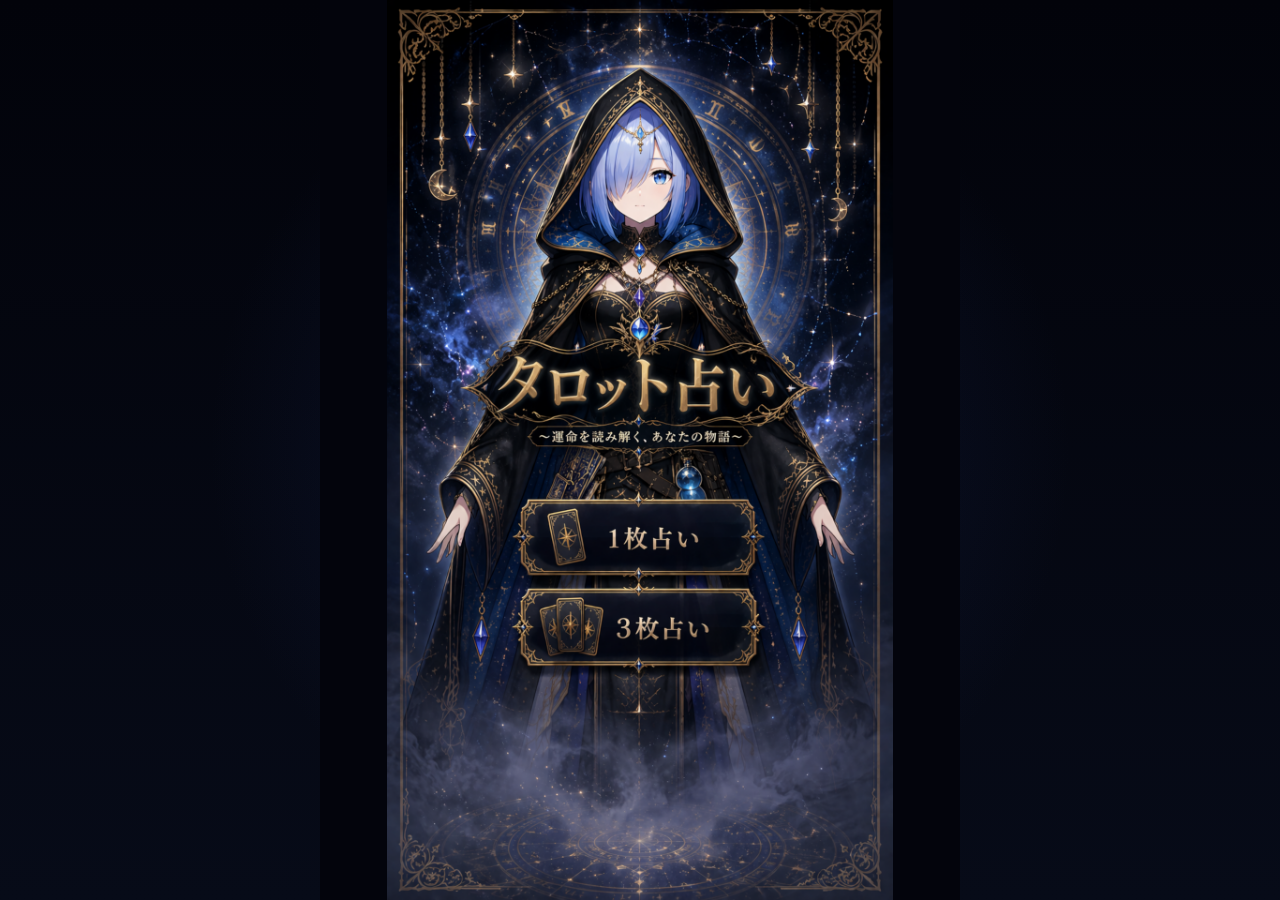
==== index.html @ f77fd42b "Add tarot web app files" ====
<!DOCTYPE html>
<html lang="ja">
<head>
  <meta charset="UTF-8" />
  <meta name="viewport" content="width=device-width, initial-scale=1.0" />
  <title>タロット占い</title>
  <link rel="stylesheet" href="./style.css" />
</head>
<body>
  <main class="app">
    <section class="screen title-screen">
      <img
        src="./assets/ui/title.png"
        alt="タロット占い"
        class="title-image"
      />

      <!-- 画像内の「1枚占い」ボタンに重ねる透明ボタン -->
      <button
        id="oneCardButton"
        class="hotspot hotspot-one"
        type="button"
        aria-label="1枚占いを始める"
      >
        1枚占い
      </button>

      <!-- 画像内の「3枚占い」ボタンに重ねる透明ボタン -->
      <button
        id="threeCardButton"
        class="hotspot hotspot-three"
        type="button"
        aria-label="3枚占いを始める"
      >
        3枚占い
      </button>
    </section>
  </main>

  <script>
    const oneCardButton = document.getElementById("oneCardButton");
    const threeCardButton = document.getElementById("threeCardButton");

    oneCardButton.addEventListener("click", () => {
      window.location.href = "./one.html";
    });

    threeCardButton.addEventListener("click", () => {
      alert("3枚占いは準備中です。まずは1枚占いで遊んでください。");
    });
  </script>
</body>
</html>
---- style.css ----
* {
  box-sizing: border-box;
}

html,
body {
  margin: 0;
  width: 100%;
  min-height: 100%;
  background: #03040c;
  color: #f5ead0;
  font-family: "Hiragino Mincho ProN", "Yu Mincho", "YuMincho", serif;
}

button {
  font: inherit;
}

.app {
  width: 100%;
  min-height: 100svh;
  display: flex;
  justify-content: center;
  align-items: center;
  background:
    radial-gradient(circle at center, rgba(32, 50, 110, 0.35), transparent 55%),
    linear-gradient(180deg, #02030a, #070b18);
}

.screen {
  width: min(100vw, 1080px);
  min-height: 100svh;
  position: relative;
  overflow: hidden;
}

.hidden {
  display: none;
}

/* タイトル画面 */
.title-screen {
  display: flex;
  justify-content: center;
  align-items: center;
  background: #03040c;
}

.title-image {
  width: 100%;
  height: 100svh;
  object-fit: cover;
  display: block;
}

/* 画像内ボタンに重ねる透明クリック領域 */
.hotspot {
  position: absolute;
  left: 50%;
  transform: translateX(-50%);
  width: 48%;
  height: 7%;
  border: none;
  background: rgba(255, 255, 255, 0);
  color: transparent;
  cursor: pointer;
}

.hotspot-one {
  top: 56.5%;
}

.hotspot-three {
  top: 67.5%;
}

/* カード選択画面 */
.draw-screen,
.result-screen {
  padding: 32px 20px;
  text-align: center;
  background:
    radial-gradient(circle at center top, rgba(38, 62, 135, 0.4), transparent 50%),
    linear-gradient(180deg, #050713, #02030a);
}

.draw-screen h1 {
  margin: 40px auto 8px;
  font-size: clamp(22px, 5vw, 38px);
  font-weight: 500;
  letter-spacing: 0.08em;
}

.draw-screen p {
  margin: 0 auto 32px;
  color: #d9caa5;
  font-size: clamp(14px, 3.5vw, 20px);
}

.card-back-button {
  padding: 0;
  border: none;
  background: transparent;
  cursor: pointer;
  filter: drop-shadow(0 0 24px rgba(214, 179, 89, 0.35));
}

.card-back {
  width: min(62vw, 360px);
  height: auto;
  display: block;
  transition: transform 0.25s ease, filter 0.25s ease;
}

.card-back-button:hover .card-back {
  transform: translateY(-6px) scale(1.02);
  filter: brightness(1.08);
}

.main-button,
.sub-button {
  display: block;
  margin: 24px auto 0;
  min-width: 220px;
  padding: 14px 24px;
  border: 1px solid rgba(215, 181, 94, 0.8);
  border-radius: 999px;
  background: linear-gradient(180deg, rgba(30, 28, 42, 0.95), rgba(5, 6, 14, 0.95));
  color: #f5ead0;
  box-shadow: 0 0 18px rgba(215, 181, 94, 0.18);
  cursor: pointer;
}

.sub-button {
  margin-top: 14px;
  opacity: 0.8;
}

/* 結果画面 */
.result-label {
  margin: 8px auto 16px;
  color: #d9c17d;
  letter-spacing: 0.16em;
}

.result-card {
  width: min(72vw, 360px);
  height: auto;
  border-radius: 18px;
  filter: drop-shadow(0 0 28px rgba(214, 179, 89, 0.3));
}

.result-screen h2 {
  margin: 20px auto 8px;
  font-size: clamp(24px, 6vw, 42px);
  letter-spacing: 0.08em;
}

.keywords {
  margin: 0 auto 16px;
  color: #d9c17d;
  font-size: clamp(15px, 3.5vw, 20px);
}

.message {
  width: min(88vw, 680px);
  margin: 0 auto;
  line-height: 1.9;
  font-size: clamp(16px, 4vw, 22px);
  color: #f3ead7;
}

/* PCで縦長画面を中央表示 */
@media (min-width: 900px) {
  .screen {
    width: min(100vw, 640px);
  }

  .title-image {
    object-fit: contain;
    background: #03040c;
  }

  .hotspot {
    width: 34%;
  }
}
/* 既存の style.css の最後 */

/* ここから追加 */
.one-page-header {
  margin: 32px auto 24px;
  text-align: center;
}

.small-title {
  margin: 0 0 8px;
  color: #d9c17d;
  font-size: clamp(13px, 3vw, 16px);
  letter-spacing: 0.18em;
}

@media (max-width: 600px) {
  html,
  body {
    width: 100%;
    overflow-x: hidden;
  }

  .app,
  .screen,
  .draw-screen,
  .result-screen {
    width: 100%;
    max-width: 100%;
    overflow-x: hidden;
  }

  .draw-screen,
  .result-screen {
    padding: 24px 16px;
  }

  .card-back-button {
    width: 100%;
    max-width: 100%;
  }

  .card-back {
    width: min(64vw, 280px);
    max-width: 100%;
    height: auto;
    margin: 0 auto;
  }

  .result-card {
    width: min(74vw, 320px);
    max-width: 100%;
    height: auto;
    margin: 0 auto;
  }

  .main-button,
  .sub-button {
    width: min(82vw, 300px);
    min-width: 0;
  }
}
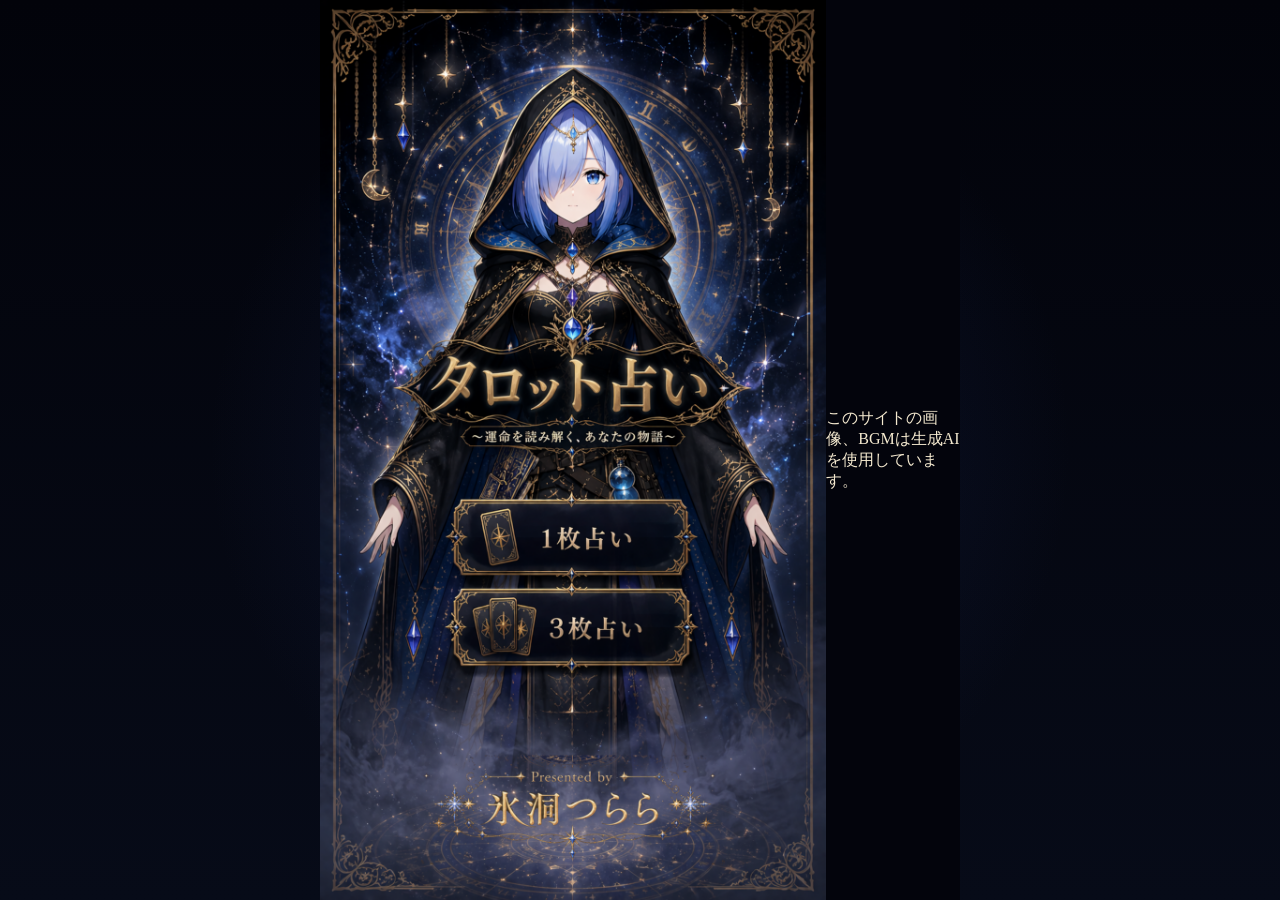
==== commit 1f986032: "Update index.html" ====
--- a/index.html
+++ b/index.html
@@ -10,12 +10,12 @@
   <main class="app">
     <section class="screen title-screen">
       <img
+        id="titleImage"
         src="./assets/ui/title.png"
         alt="タロット占い"
         class="title-image"
       />
 
-      <!-- 画像内の「1枚占い」ボタンに重ねる透明ボタン -->
       <button
         id="oneCardButton"
         class="hotspot hotspot-one"
@@ -25,7 +25,6 @@
         1枚占い
       </button>
 
-      <!-- 画像内の「3枚占い」ボタンに重ねる透明ボタン -->
       <button
         id="threeCardButton"
         class="hotspot hotspot-three"
@@ -34,20 +33,74 @@
       >
         3枚占い
       </button>
+
+      <div class="ai-usage-note">
+        このサイトの画像、BGMは生成AIを使用しています。
+      </div>
     </section>
   </main>
 
   <script>
+    const titleImage = document.getElementById("titleImage");
     const oneCardButton = document.getElementById("oneCardButton");
     const threeCardButton = document.getElementById("threeCardButton");
 
+    const titleBgm = new Audio("./assets/audio/title_bgm.mp3");
+    titleBgm.loop = true;
+    titleBgm.volume = 0.35;
+
+    const transitionSound = new Audio("./assets/audio/button_click.mp3");
+    transitionSound.volume = 0.8;
+
+    let isMoving = false;
+
+    function startTitleBgm() {
+      titleBgm.play().catch(() => {});
+    }
+
+    function playTransitionSound() {
+      transitionSound.currentTime = 0;
+      transitionSound.play().catch(() => {});
+    }
+
+    function glowAndMove(url) {
+      if (isMoving) return;
+      isMoving = true;
+
+      startTitleBgm();
+      playTransitionSound();
+
+      sessionStorage.setItem("startMysticBgm", "true");
+
+      titleImage.src = "./assets/ui/title_glow.png";
+      document.body.classList.add("is-transitioning");
+
+      setTimeout(() => {
+        window.location.href = url;
+      }, 2500);
+    }
+
     oneCardButton.addEventListener("click", () => {
-      window.location.href = "./one.html";
+      glowAndMove("./one.html");
     });
 
     threeCardButton.addEventListener("click", () => {
-      alert("3枚占いは準備中です。まずは1枚占いで遊んでください。");
+      if (isMoving) return;
+      isMoving = true;
+
+      startTitleBgm();
+      playTransitionSound();
+
+      titleImage.src = "./assets/ui/title_glow.png";
+      document.body.classList.add("is-transitioning");
+
+      setTimeout(() => {
+        sessionStorage.setItem("startMysticBgm", "true");
+        window.location.href = "./three.html";
+      }, 2500);
     });
+
+    document.addEventListener("click", startTitleBgm, { once: true });
   </script>
 </body>
 </html>
--- a/style.css
+++ b/style.css
@@ -10,6 +10,10 @@
   background: #03040c;
   color: #f5ead0;
   font-family: "Hiragino Mincho ProN", "Yu Mincho", "YuMincho", serif;
+}
+
+body {
+  overflow-x: hidden;
 }
 
 button {
@@ -25,6 +29,7 @@
   background:
     radial-gradient(circle at center, rgba(32, 50, 110, 0.35), transparent 55%),
     linear-gradient(180deg, #02030a, #070b18);
+  overflow-x: hidden;
 }
 
 .screen {
@@ -38,7 +43,10 @@
   display: none;
 }
 
-/* タイトル画面 */
+/* =========================
+   タイトル画面
+========================= */
+
 .title-screen {
   display: flex;
   justify-content: center;
@@ -53,7 +61,6 @@
   display: block;
 }
 
-/* 画像内ボタンに重ねる透明クリック領域 */
 .hotspot {
   position: absolute;
   left: 50%;
@@ -64,6 +71,7 @@
   background: rgba(255, 255, 255, 0);
   color: transparent;
   cursor: pointer;
+  z-index: 10;
 }
 
 .hotspot-one {
@@ -74,7 +82,36 @@
   top: 67.5%;
 }
 
-/* カード選択画面 */
+body.is-transitioning::after {
+  content: "";
+  position: fixed;
+  inset: 0;
+  pointer-events: none;
+  background:
+    radial-gradient(circle at center, rgba(255, 245, 190, 0.9), transparent 45%),
+    rgba(255, 255, 255, 0.18);
+  animation: screenFlash 2.5s ease forwards;
+  z-index: 9999;
+}
+
+@keyframes screenFlash {
+  0% {
+    opacity: 0;
+  }
+
+  35% {
+    opacity: 1;
+  }
+
+  100% {
+    opacity: 0;
+  }
+}
+
+/* =========================
+   1枚占いページ
+========================= */
+
 .draw-screen,
 .result-screen {
   padding: 32px 20px;
@@ -84,38 +121,157 @@
     linear-gradient(180deg, #050713, #02030a);
 }
 
+.one-page-header {
+  margin: 32px auto 24px;
+  text-align: center;
+}
+
+.small-title {
+  margin: 0 0 8px;
+  color: #d9c17d;
+  font-size: clamp(13px, 3vw, 16px);
+  letter-spacing: 0.18em;
+}
+
 .draw-screen h1 {
-  margin: 40px auto 8px;
-  font-size: clamp(22px, 5vw, 38px);
+  margin: 0 auto 12px;
+  font-size: clamp(24px, 6vw, 42px);
   font-weight: 500;
-  letter-spacing: 0.08em;
+  letter-spacing: 0.12em;
 }
 
 .draw-screen p {
   margin: 0 auto 32px;
   color: #d9caa5;
   font-size: clamp(14px, 3.5vw, 20px);
-}
+  line-height: 1.8;
+}
+
+/* =========================
+   カード裏面・めくり演出
+========================= */
 
 .card-back-button {
+  display: inline-block;
   padding: 0;
   border: none;
   background: transparent;
   cursor: pointer;
+  outline: none;
+  -webkit-tap-highlight-color: transparent;
+  user-select: none;
   filter: drop-shadow(0 0 24px rgba(214, 179, 89, 0.35));
 }
 
-.card-back {
-  width: min(62vw, 360px);
-  height: auto;
-  display: block;
-  transition: transform 0.25s ease, filter 0.25s ease;
-}
-
-.card-back-button:hover .card-back {
+.card-back-button:focus-visible {
+  outline: 2px solid rgba(215, 181, 94, 0.9);
+  outline-offset: 8px;
+}
+
+.card-back-button:hover .flip-card {
   transform: translateY(-6px) scale(1.02);
   filter: brightness(1.08);
 }
+
+.flip-card-button {
+  perspective: 1200px;
+}
+
+.flip-card {
+  width: min(62vw, 360px);
+  aspect-ratio: 933 / 1417;
+  margin: 0 auto;
+  transition: transform 0.25s ease, filter 0.25s ease;
+}
+
+.flip-card-inner {
+  position: relative;
+  width: 100%;
+  height: 100%;
+  transform-style: preserve-3d;
+  transition: transform 0.85s cubic-bezier(0.22, 0.8, 0.28, 1);
+}
+
+.flip-card.is-flipped .flip-card-inner {
+  transform: rotateY(180deg);
+}
+
+.flip-card-face {
+  position: absolute;
+  inset: 0;
+  backface-visibility: hidden;
+  -webkit-backface-visibility: hidden;
+  border-radius: 18px;
+  overflow: hidden;
+  filter: drop-shadow(0 0 24px rgba(214, 179, 89, 0.35));
+}
+
+.flip-card-front {
+  transform: rotateY(0deg);
+}
+
+.flip-card-back {
+  transform: rotateY(180deg);
+}
+
+.flip-card-face img {
+  width: 100%;
+  height: 100%;
+  object-fit: contain;
+  display: block;
+}
+
+.flip-card .card-back {
+  width: 100%;
+  height: 100%;
+  max-width: none;
+  margin: 0;
+}
+
+
+.card-back-button.is-shuffling .flip-card {
+  animation: oneCardShuffle 0.95s ease-in-out;
+}
+
+.card-back-button.is-shuffling::after {
+  content: "シャッフル中…";
+  display: block;
+  margin-top: 16px;
+  color: #d9c17d;
+  font-size: clamp(14px, 3.5vw, 18px);
+  letter-spacing: 0.14em;
+  text-align: center;
+  text-shadow: 0 0 10px rgba(215, 181, 94, 0.45);
+}
+
+@keyframes oneCardShuffle {
+  0% {
+    transform: translateX(0) rotate(0deg) scale(1);
+    filter: brightness(1);
+  }
+  18% {
+    transform: translateX(-18px) rotate(-5deg) scale(1.02);
+    filter: brightness(1.08);
+  }
+  36% {
+    transform: translateX(20px) rotate(5deg) scale(1.02);
+  }
+  54% {
+    transform: translateX(-14px) rotate(-4deg) scale(1.03);
+    filter: brightness(1.16);
+  }
+  72% {
+    transform: translateX(12px) rotate(3deg) scale(1.02);
+  }
+  100% {
+    transform: translateX(0) rotate(0deg) scale(1);
+    filter: brightness(1);
+  }
+}
+
+/* =========================
+   ボタン
+========================= */
 
 .main-button,
 .sub-button {
@@ -131,12 +287,20 @@
   cursor: pointer;
 }
 
+.main-button:hover,
+.sub-button:hover {
+  filter: brightness(1.12);
+}
+
 .sub-button {
   margin-top: 14px;
   opacity: 0.8;
 }
 
-/* 結果画面 */
+/* =========================
+   結果画面
+========================= */
+
 .result-label {
   margin: 8px auto 16px;
   color: #d9c17d;
@@ -150,10 +314,22 @@
   filter: drop-shadow(0 0 28px rgba(214, 179, 89, 0.3));
 }
 
-.result-screen h2 {
-  margin: 20px auto 8px;
-  font-size: clamp(24px, 6vw, 42px);
+.result-card-number {
+  margin: 24px auto 4px;
+  color: #f5ead0;
+  font-size: clamp(32px, 8vw, 64px);
+  letter-spacing: 0.18em;
+  line-height: 1.1;
+  text-align: center;
+}
+
+.result-card-title {
+  margin: 0 auto 12px;
+  color: #f5ead0;
+  font-size: clamp(26px, 6.5vw, 52px);
   letter-spacing: 0.08em;
+  line-height: 1.25;
+  text-align: center;
 }
 
 .keywords {
@@ -162,15 +338,63 @@
   font-size: clamp(15px, 3.5vw, 20px);
 }
 
-.message {
-  width: min(88vw, 680px);
-  margin: 0 auto;
-  line-height: 1.9;
-  font-size: clamp(16px, 4vw, 22px);
+.category-messages {
+  width: 100%;
+  max-width: 100%;
+  margin: 32px auto 0;
+  display: grid;
+  gap: 18px;
+}
+
+.category-card {
+  width: 100%;
+  max-width: 100%;
+  overflow-wrap: break-word;
+  padding: 18px 18px 20px;
+  border: 1px solid rgba(215, 181, 94, 0.35);
+  border-radius: 18px;
+  background:
+    radial-gradient(circle at top left, rgba(70, 95, 170, 0.22), transparent 45%),
+    rgba(8, 10, 24, 0.72);
+  box-shadow:
+    0 0 18px rgba(215, 181, 94, 0.08),
+    inset 0 0 18px rgba(255, 255, 255, 0.03);
+  text-align: left;
+}
+
+.category-heading {
+  display: flex;
+  align-items: center;
+  gap: 14px;
+  margin-bottom: 12px;
+}
+
+.category-icon {
+  width: 52px;
+  height: 52px;
+  object-fit: contain;
+  flex: 0 0 auto;
+  filter: drop-shadow(0 0 8px rgba(215, 181, 94, 0.25));
+}
+
+.category-heading h3 {
+  margin: 0;
+  color: #d9c17d;
+  font-size: clamp(20px, 4.4vw, 28px);
+  letter-spacing: 0.08em;
+}
+
+.category-card p {
+  margin: 0;
   color: #f3ead7;
-}
-
-/* PCで縦長画面を中央表示 */
+  font-size: clamp(15px, 3.8vw, 19px);
+  line-height: 1.85;
+}
+
+/* =========================
+   PC表示補正
+========================= */
+
 @media (min-width: 900px) {
   .screen {
     width: min(100vw, 640px);
@@ -185,20 +409,10 @@
     width: 34%;
   }
 }
-/* 既存の style.css の最後 */
-
-/* ここから追加 */
-.one-page-header {
-  margin: 32px auto 24px;
-  text-align: center;
-}
-
-.small-title {
-  margin: 0 0 8px;
-  color: #d9c17d;
-  font-size: clamp(13px, 3vw, 16px);
-  letter-spacing: 0.18em;
-}
+
+/* =========================
+   スマホ表示補正
+========================= */
 
 @media (max-width: 600px) {
   html,
@@ -221,16 +435,8 @@
     padding: 24px 16px;
   }
 
-  .card-back-button {
-    width: 100%;
-    max-width: 100%;
-  }
-
-  .card-back {
+  .flip-card {
     width: min(64vw, 280px);
-    max-width: 100%;
-    height: auto;
-    margin: 0 auto;
   }
 
   .result-card {
@@ -240,9 +446,419 @@
     margin: 0 auto;
   }
 
+  .result-card-number {
+    font-size: clamp(34px, 10vw, 48px);
+  }
+
+  .result-card-title {
+    font-size: clamp(24px, 7vw, 36px);
+  }
+
+  .category-messages {
+    width: 100%;
+    gap: 14px;
+  }
+
+  .category-card {
+    padding: 16px 14px 18px;
+    border-radius: 16px;
+  }
+
+  .category-icon {
+    width: 42px;
+    height: 42px;
+  }
+
   .main-button,
   .sub-button {
     width: min(82vw, 300px);
     min-width: 0;
   }
 }
+
+
+/* =========================
+   3枚占いページ
+========================= */
+
+.three-draw-screen .one-page-header {
+  margin-bottom: 22px;
+}
+
+.three-card-board {
+  width: min(96%, 600px);
+  margin: 0 auto;
+  display: grid;
+  grid-template-columns: repeat(3, 1fr);
+  gap: 14px;
+  align-items: start;
+}
+
+.three-card-slot {
+  text-align: center;
+}
+
+.three-position-label {
+  margin: 0 0 10px;
+  color: #d9c17d;
+  font-size: clamp(16px, 4vw, 22px);
+  letter-spacing: 0.18em;
+}
+
+.three-card-button {
+  display: inline-block;
+  cursor: pointer;
+  outline: none;
+  -webkit-tap-highlight-color: transparent;
+  user-select: none;
+  perspective: 1200px;
+}
+
+.three-card-button:focus-visible {
+  outline: 2px solid rgba(215, 181, 94, 0.9);
+  outline-offset: 8px;
+  border-radius: 14px;
+}
+
+.three-card-button:hover .three-flip-card {
+  transform: translateY(-5px) scale(1.03);
+  filter: brightness(1.08);
+}
+
+.three-card-button.is-opened {
+  cursor: default;
+}
+
+.three-card-button.is-shuffling .three-flip-card {
+  animation: threeCardShuffle 0.85s ease-in-out;
+}
+
+.three-card-button.is-shuffling::after {
+  content: "shuffle";
+  display: block;
+  margin-top: 8px;
+  color: #d9c17d;
+  font-size: 11px;
+  letter-spacing: 0.08em;
+  opacity: 0.85;
+  text-shadow: 0 0 8px rgba(215, 181, 94, 0.42);
+}
+
+@keyframes threeCardShuffle {
+  0% { transform: translateX(0) rotate(0deg) scale(1); filter: brightness(1); }
+  20% { transform: translateX(-10px) rotate(-5deg) scale(1.03); filter: brightness(1.08); }
+  40% { transform: translateX(11px) rotate(5deg) scale(1.03); }
+  60% { transform: translateX(-8px) rotate(-4deg) scale(1.04); filter: brightness(1.14); }
+  80% { transform: translateX(7px) rotate(3deg) scale(1.02); }
+  100% { transform: translateX(0) rotate(0deg) scale(1); filter: brightness(1); }
+}
+
+.three-flip-card {
+  width: min(27vw, 150px);
+  aspect-ratio: 933 / 1417;
+  margin: 0 auto;
+  transition: transform 0.25s ease, filter 0.25s ease;
+}
+
+.three-flip-card-inner {
+  position: relative;
+  width: 100%;
+  height: 100%;
+  transform-style: preserve-3d;
+  transition: transform 0.85s cubic-bezier(0.22, 0.8, 0.28, 1);
+}
+
+.three-flip-card.is-flipped .three-flip-card-inner {
+  transform: rotateY(180deg);
+}
+
+.three-flip-card-face {
+  position: absolute;
+  inset: 0;
+  backface-visibility: hidden;
+  -webkit-backface-visibility: hidden;
+  border-radius: 12px;
+  overflow: hidden;
+  filter: drop-shadow(0 0 18px rgba(214, 179, 89, 0.28));
+}
+
+.three-flip-card-front {
+  transform: rotateY(0deg);
+}
+
+.three-flip-card-back {
+  transform: rotateY(180deg);
+}
+
+.three-flip-card-face img {
+  width: 100%;
+  height: 100%;
+  object-fit: contain;
+  display: block;
+}
+
+.is-reversed-image {
+  transform: rotate(180deg);
+}
+
+.three-draw-hint {
+  margin: 24px auto 0;
+  color: #d9caa5;
+  font-size: clamp(13px, 3.4vw, 16px);
+}
+
+.three-result-screen {
+  background:
+    radial-gradient(circle at center top, rgba(78, 78, 160, 0.34), transparent 46%),
+    radial-gradient(circle at center 32%, rgba(214, 176, 93, 0.16), transparent 42%),
+    linear-gradient(180deg, #050713, #02030a 72%);
+}
+
+.three-result-screen .result-label {
+  margin-top: 12px;
+  text-shadow: 0 0 14px rgba(217, 193, 125, 0.28);
+}
+
+.three-result-list {
+  width: 100%;
+  max-width: 100%;
+  display: grid;
+  gap: 24px;
+  margin: 24px auto 0;
+}
+
+.three-result-card {
+  width: 100%;
+  max-width: 100%;
+  padding: 18px;
+  border: 1px solid rgba(215, 181, 94, 0.42);
+  border-radius: 20px;
+  background:
+    radial-gradient(circle at top left, rgba(70, 95, 170, 0.24), transparent 45%),
+    linear-gradient(180deg, rgba(12, 15, 34, 0.82), rgba(6, 7, 18, 0.78));
+  box-shadow:
+    0 0 22px rgba(215, 181, 94, 0.11),
+    inset 0 0 18px rgba(255, 255, 255, 0.035);
+  text-align: left;
+}
+
+.three-result-heading {
+  display: flex;
+  align-items: center;
+  gap: 14px;
+  margin-bottom: 14px;
+}
+
+.three-position-icon {
+  width: 56px;
+  height: 56px;
+  object-fit: contain;
+  flex: 0 0 auto;
+  filter: drop-shadow(0 0 8px rgba(215, 181, 94, 0.25));
+}
+
+.three-result-position {
+  margin: 0;
+  color: #d9c17d;
+  font-size: clamp(22px, 5vw, 30px);
+  letter-spacing: 0.12em;
+}
+
+.three-result-orientation {
+  margin: 4px 0 0;
+  color: #f3ead7;
+  font-size: clamp(13px, 3.5vw, 16px);
+  opacity: 0.86;
+}
+
+.three-result-body {
+  display: grid;
+  grid-template-columns: 36% 1fr;
+  gap: 16px;
+  align-items: center;
+}
+
+.three-result-card-image {
+  width: 100%;
+  height: auto;
+  border-radius: 14px;
+  filter: drop-shadow(0 0 22px rgba(214, 179, 89, 0.25));
+}
+
+.three-result-text {
+  min-width: 0;
+}
+
+.three-number {
+  margin-top: 0;
+  font-size: clamp(24px, 6vw, 42px);
+  text-align: left;
+}
+
+.three-title {
+  margin-bottom: 8px;
+  font-size: clamp(18px, 4.8vw, 28px);
+  text-align: left;
+}
+
+.three-message {
+  margin: 12px 0 0;
+  color: #f3ead7;
+  font-size: clamp(14px, 3.7vw, 18px);
+  line-height: 1.85;
+}
+
+@media (max-width: 600px) {
+  .three-card-board {
+    width: 100%;
+    gap: 8px;
+  }
+
+  .three-flip-card {
+    width: min(28vw, 112px);
+  }
+
+  .three-position-label {
+    font-size: clamp(15px, 4.4vw, 18px);
+    letter-spacing: 0.12em;
+  }
+
+  .three-result-card {
+    padding: 16px 14px 18px;
+  }
+
+  .three-position-icon {
+    width: 46px;
+    height: 46px;
+  }
+
+  .three-result-body {
+    grid-template-columns: 1fr;
+    gap: 14px;
+  }
+
+  .three-result-card-image {
+    width: min(56vw, 230px);
+    margin: 0 auto;
+    display: block;
+  }
+
+  .three-number,
+  .three-title {
+    text-align: center;
+  }
+
+  .three-message {
+    text-align: left;
+  }
+}
+
+
+/* =========================
+   X共有ボタン
+========================= */
+
+.share-button {
+  display: block;
+  margin: 18px auto 0;
+  min-width: 220px;
+  padding: 14px 24px;
+  border: 1px solid rgba(120, 180, 255, 0.8);
+  border-radius: 999px;
+  background: linear-gradient(180deg, rgba(20, 35, 65, 0.95), rgba(5, 8, 18, 0.95));
+  color: #f5ead0;
+  box-shadow:
+    0 0 18px rgba(120, 180, 255, 0.18),
+    inset 0 0 12px rgba(255, 255, 255, 0.03);
+  cursor: pointer;
+}
+
+.share-button:hover {
+  filter: brightness(1.12);
+}
+
+@media (max-width: 600px) {
+  .share-button {
+    width: min(82vw, 300px);
+    min-width: 0;
+  }
+}
+
+
+/* 投稿用アクションボタン */
+.result-action-buttons {
+  display: flex;
+  flex-wrap: wrap;
+  justify-content: center;
+  gap: 10px;
+  margin: 20px auto 8px;
+}
+
+.result-action-button,
+.result-action-buttons .share-button {
+  margin: 0;
+}
+
+.result-action-button {
+  border: 1px solid rgba(214, 176, 93, 0.78);
+  border-radius: 999px;
+  padding: 10px 18px;
+  background: rgba(18, 20, 45, 0.78);
+  color: #fff4c8;
+  font-family: inherit;
+  font-size: 0.92rem;
+  letter-spacing: 0.04em;
+  cursor: pointer;
+  box-shadow: 0 0 16px rgba(214, 176, 93, 0.16);
+  transition: transform 0.18s ease, box-shadow 0.18s ease, background 0.18s ease;
+}
+
+.result-action-button:hover {
+  transform: translateY(-2px);
+  background: rgba(36, 39, 82, 0.86);
+  box-shadow: 0 0 22px rgba(214, 176, 93, 0.26);
+}
+
+.share-help-text {
+  max-width: 620px;
+  margin: 8px auto 18px;
+  color: rgba(255, 244, 200, 0.72);
+  font-size: 0.82rem;
+  line-height: 1.7;
+  text-align: center;
+}
+
+.toast-message {
+  position: fixed;
+  left: 50%;
+  bottom: 24px;
+  z-index: 1000;
+  transform: translate(-50%, 20px);
+  opacity: 0;
+  pointer-events: none;
+  padding: 11px 18px;
+  border: 1px solid rgba(214, 176, 93, 0.72);
+  border-radius: 999px;
+  background: rgba(14, 12, 28, 0.92);
+  color: #fff4c8;
+  box-shadow: 0 0 24px rgba(0, 0, 0, 0.34);
+  transition: opacity 0.22s ease, transform 0.22s ease;
+}
+
+.toast-message.is-visible {
+  opacity: 1;
+  transform: translate(-50%, 0);
+}
+
+@media (max-width: 560px) {
+  .result-action-buttons {
+    gap: 8px;
+  }
+
+  .result-action-button,
+  .result-action-buttons .share-button {
+    width: calc(50% - 6px);
+    padding: 10px 8px;
+    font-size: 0.82rem;
+  }
+}
